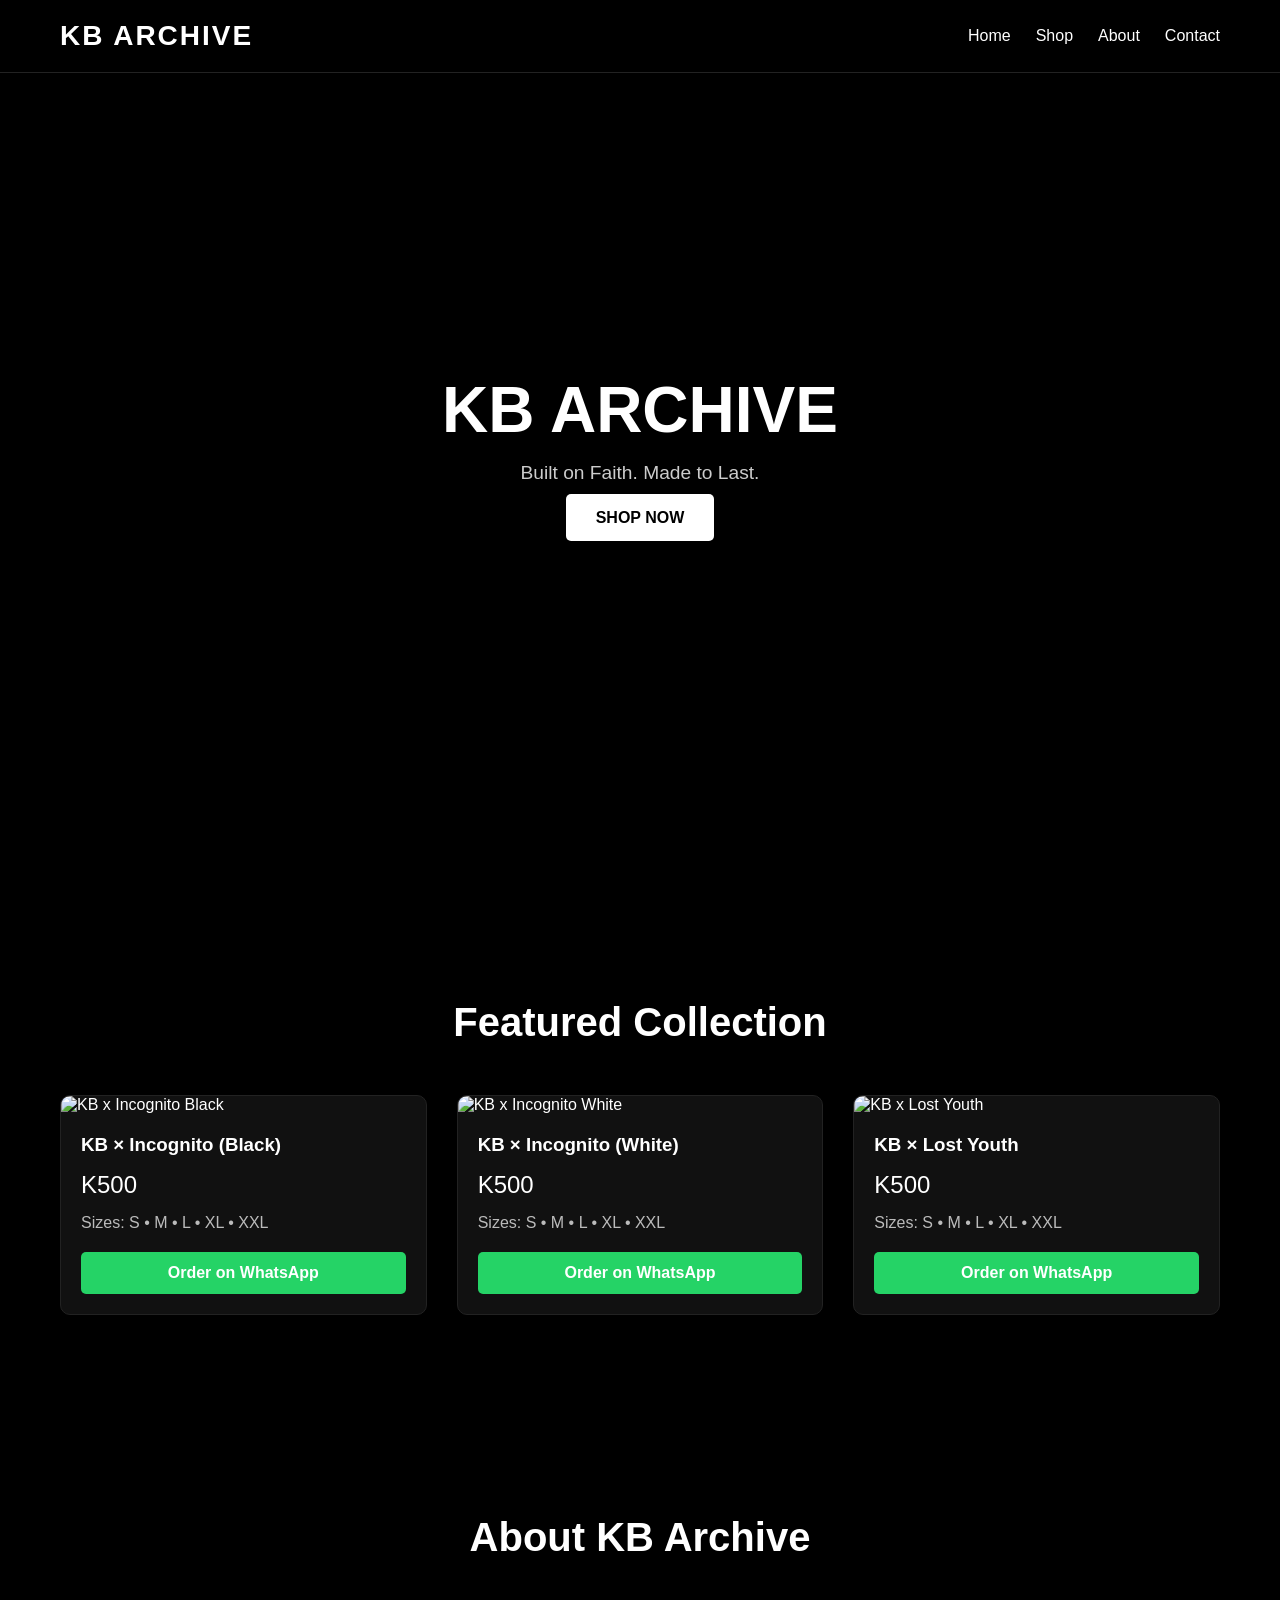
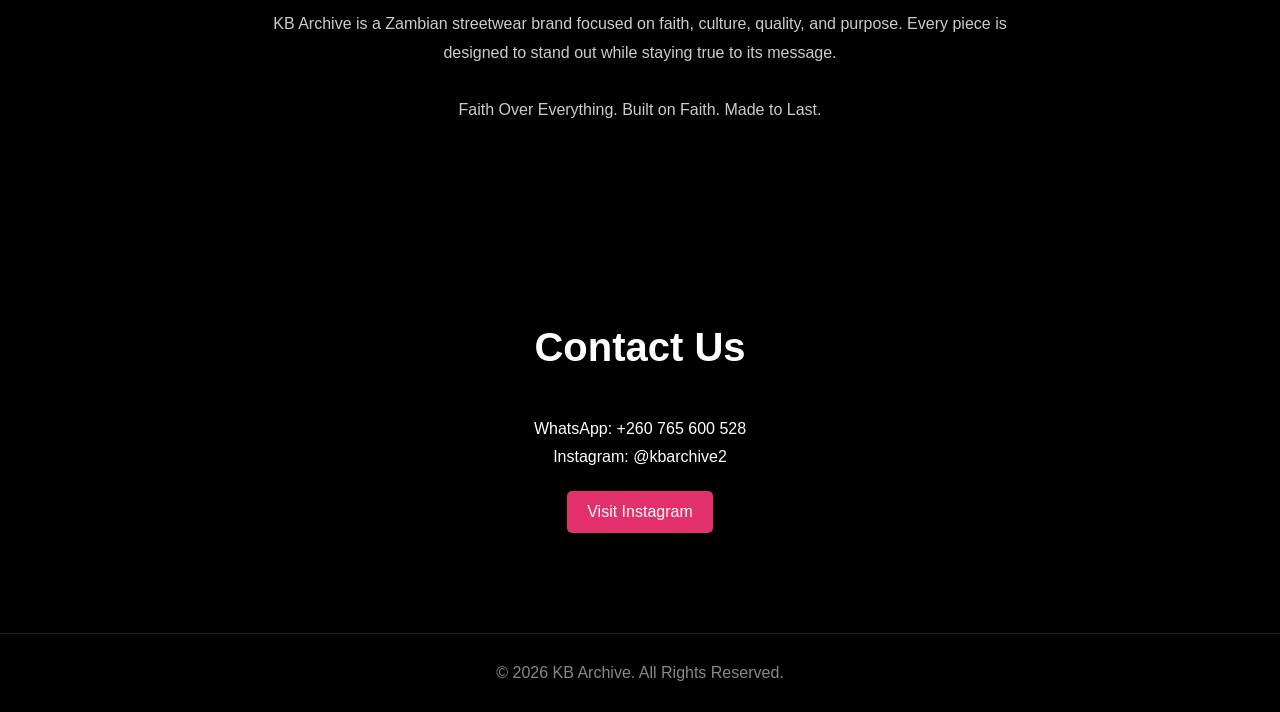
==== index.html @ b82ba372 "Initial commit: KB Archive website" ====
<!DOCTYPE html>
<html lang="en">
<head>
<meta charset="UTF-8">
<meta name="viewport" content="width=device-width, initial-scale=1.0">
<title>KB Archive | Built on Faith. Made to Last.</title>

<style>
*{
    margin:0;
    padding:0;
    box-sizing:border-box;
    font-family:Arial, Helvetica, sans-serif;
}

body{
    background:#000;
    color:#fff;
}

header{
    position:fixed;
    top:0;
    width:100%;
    background:#000;
    border-bottom:1px solid #222;
    z-index:1000;
}

nav{
    max-width:1200px;
    margin:auto;
    display:flex;
    justify-content:space-between;
    align-items:center;
    padding:20px;
}

.logo{
    font-size:28px;
    font-weight:bold;
    letter-spacing:2px;
}

nav ul{
    display:flex;
    list-style:none;
    gap:25px;
}

nav a{
    color:#fff;
    text-decoration:none;
}

.hero{
    height:100vh;
    display:flex;
    justify-content:center;
    align-items:center;
    text-align:center;
    padding:20px;
}

.hero-content h1{
    font-size:4rem;
    margin-bottom:15px;
}

.hero-content p{
    font-size:1.2rem;
    color:#ccc;
    margin-bottom:25px;
}

.btn{
    background:#fff;
    color:#000;
    padding:15px 30px;
    text-decoration:none;
    font-weight:bold;
    border-radius:5px;
}

.section{
    max-width:1200px;
    margin:auto;
    padding:100px 20px;
}

.section-title{
    text-align:center;
    font-size:2.5rem;
    margin-bottom:50px;
}

.products{
    display:grid;
    grid-template-columns:repeat(auto-fit,minmax(300px,1fr));
    gap:30px;
}

.card{
    background:#111;
    border:1px solid #222;
    border-radius:10px;
    overflow:hidden;
    transition:0.3s;
}

.card:hover{
    transform:translateY(-5px);
}

.card img{
    width:100%;
    height:400px;
    object-fit:cover;
}

.card-content{
    padding:20px;
}

.card h3{
    margin-bottom:10px;
}

.price{
    font-size:24px;
    margin:15px 0;
}

.sizes{
    margin-bottom:20px;
    color:#bbb;
}

.order-btn{
    display:block;
    text-align:center;
    background:#25D366;
    color:white;
    padding:12px;
    text-decoration:none;
    border-radius:5px;
    font-weight:bold;
}

.about{
    text-align:center;
    max-width:800px;
    margin:auto;
    line-height:1.8;
    color:#ccc;
}

.contact{
    text-align:center;
}

.contact p{
    margin:10px 0;
}

footer{
    border-top:1px solid #222;
    text-align:center;
    padding:30px;
    color:#888;
}

.instagram-btn{
    display:inline-block;
    margin-top:15px;
    padding:12px 20px;
    background:#E1306C;
    color:white;
    text-decoration:none;
    border-radius:5px;
}

@media(max-width:768px){

.hero-content h1{
    font-size:2.5rem;
}

nav{
    flex-direction:column;
    gap:15px;
}

nav ul{
    gap:15px;
}
}
</style>
</head>

<body>

<header>
<nav>
<div class="logo">KB ARCHIVE</div>

<ul>
<li><a href="#home">Home</a></li>
<li><a href="#shop">Shop</a></li>
<li><a href="#about">About</a></li>
<li><a href="#contact">Contact</a></li>
</ul>
</nav>
</header>

<section class="hero" id="home">
<div class="hero-content">
<h1>KB ARCHIVE</h1>
<p>Built on Faith. Made to Last.</p>
<a href="#shop" class="btn">SHOP NOW</a>
</div>
</section>

<section class="section" id="shop">
<h2 class="section-title">Featured Collection</h2>

<div class="products">

<div class="card">
<img src="black-incognito.jpg" alt="KB x Incognito Black">
<div class="card-content">
<h3>KB × Incognito (Black)</h3>
<p class="price">K500</p>
<p class="sizes">Sizes: S • M • L • XL • XXL</p>

<a class="order-btn"
href="https://wa.me/260765600528?text=Hello%20KB%20Archive,%20I%20would%20like%20to%20order%20the%20KB%20x%20Incognito%20Black%20T-shirt%20for%20K500.">
Order on WhatsApp
</a>

</div>
</div>

<div class="card">
<img src="white-incognito.jpg" alt="KB x Incognito White">
<div class="card-content">
<h3>KB × Incognito (White)</h3>
<p class="price">K500</p>
<p class="sizes">Sizes: S • M • L • XL • XXL</p>

<a class="order-btn"
href="https://wa.me/260765600528?text=Hello%20KB%20Archive,%20I%20would%20like%20to%20order%20the%20KB%20x%20Incognito%20White%20T-shirt%20for%20K500.">
Order on WhatsApp
</a>

</div>
</div>

<div class="card">
<img src="lost-youth.jpg" alt="KB x Lost Youth">
<div class="card-content">
<h3>KB × Lost Youth</h3>
<p class="price">K500</p>
<p class="sizes">Sizes: S • M • L • XL • XXL</p>

<a class="order-btn"
href="https://wa.me/260765600528?text=Hello%20KB%20Archive,%20I%20would%20like%20to%20order%20the%20KB%20x%20Lost%20Youth%20T-shirt%20for%20K500.">
Order on WhatsApp
</a>

</div>
</div>

</div>
</section>

<section class="section" id="about">
<h2 class="section-title">About KB Archive</h2>

<div class="about">
<p>
KB Archive is a Zambian streetwear brand focused on faith,
culture, quality, and purpose. Every piece is designed to
stand out while staying true to its message.
</p>

<br>

<p>
Faith Over Everything.
Built on Faith. Made to Last.
</p>
</div>
</section>

<section class="section" id="contact">
<h2 class="section-title">Contact Us</h2>

<div class="contact">
<p>WhatsApp: +260 765 600 528</p>

<p>Instagram: @kbarchive2</p>

<a
class="instagram-btn"
href="https://www.instagram.com/kbarchive2"
target="_blank">
Visit Instagram
</a>

</div>
</section>

<footer>
<p>© 2026 KB Archive. All Rights Reserved.</p>
</footer>

</body>
</html>
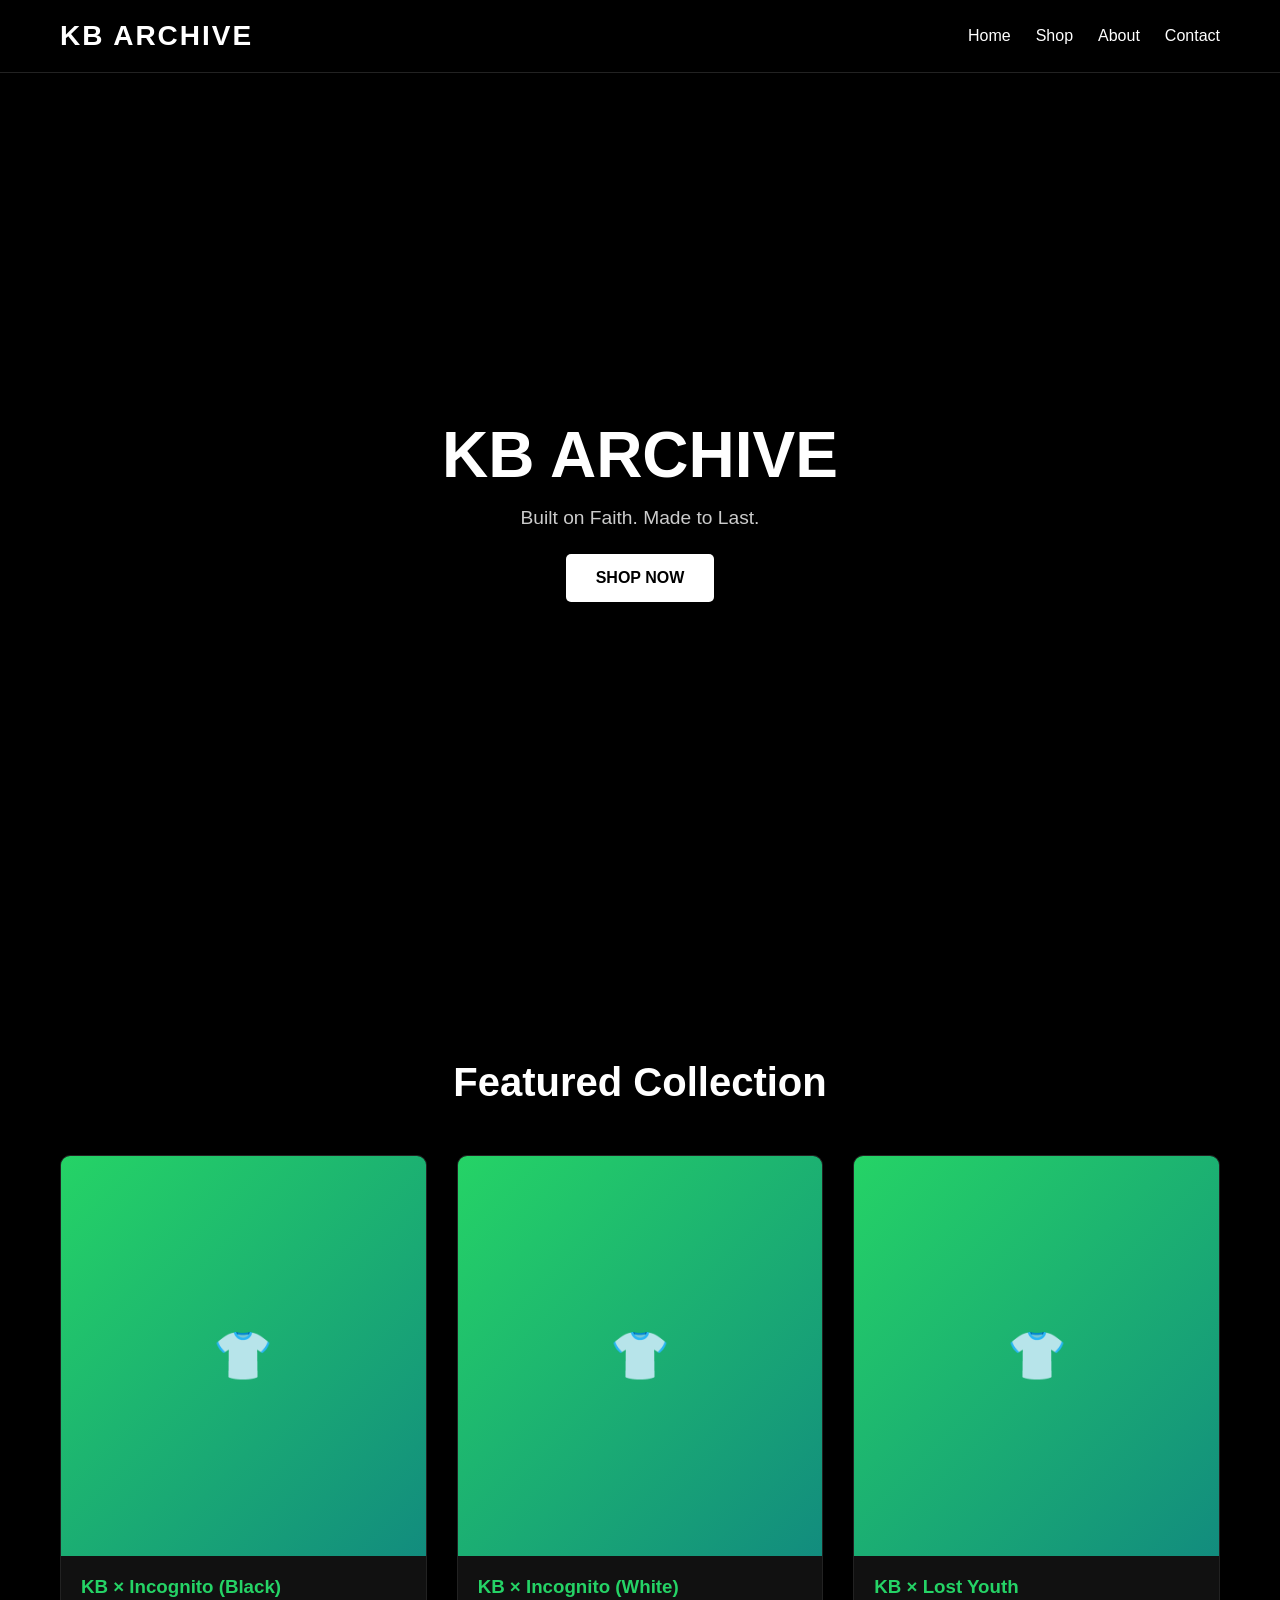
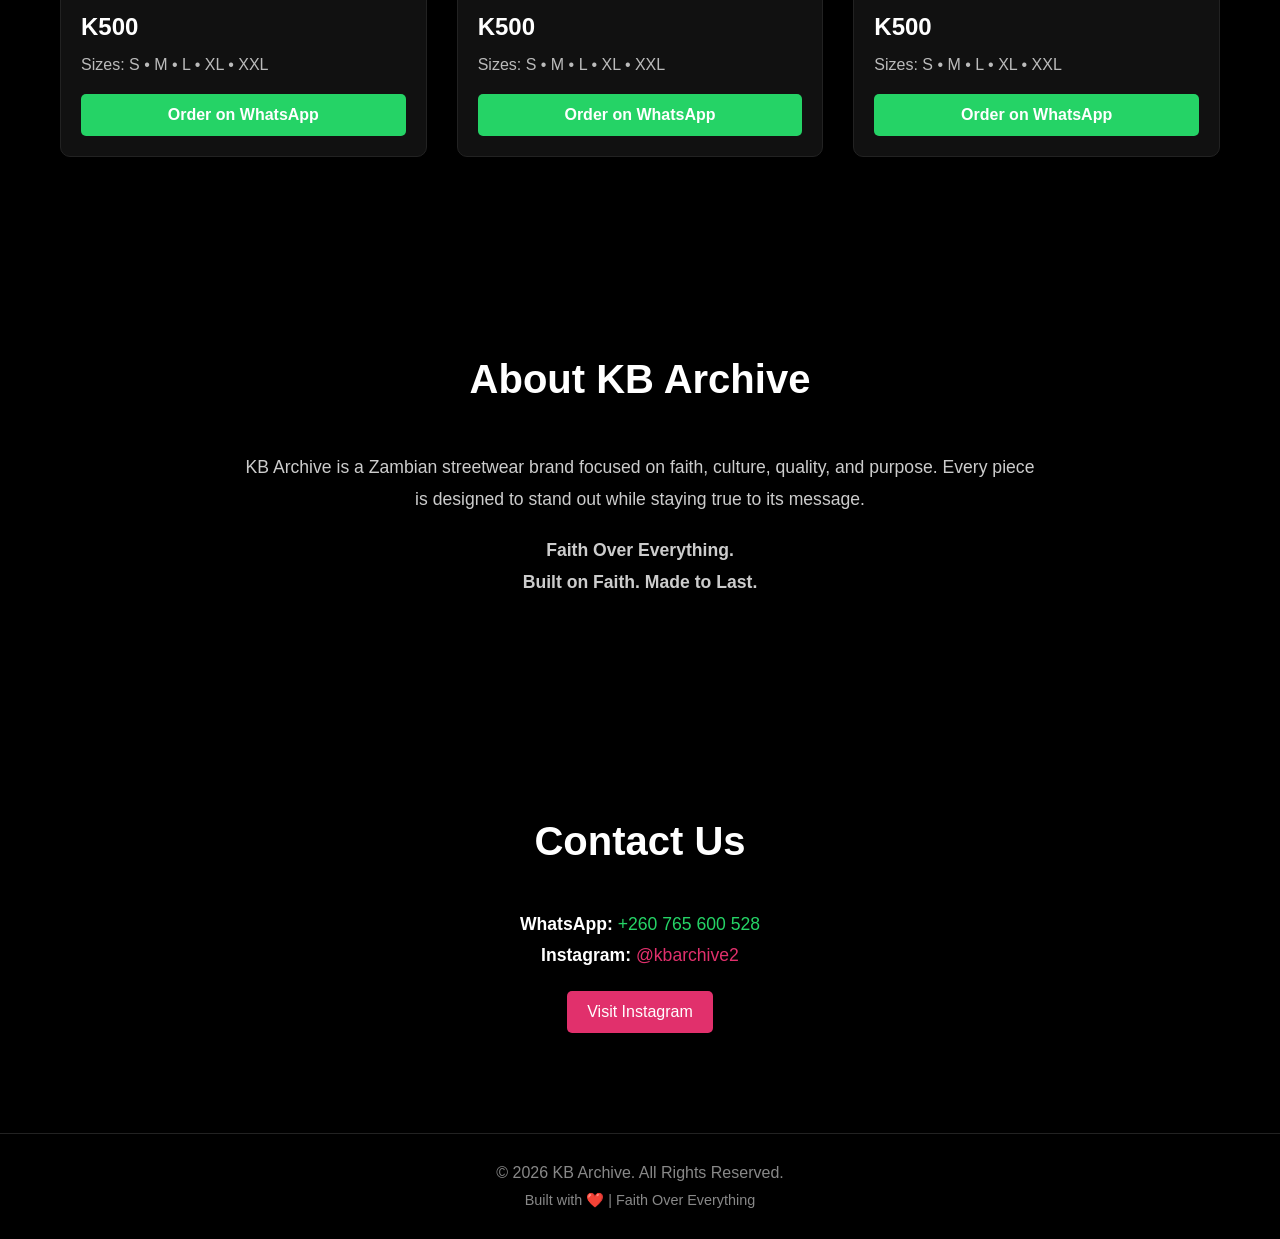
==== commit 706bdbb0: "Update KB Archive website - fully working standalone version" ====
--- a/index.html
+++ b/index.html
@@ -51,6 +51,11 @@
 nav a{
     color:#fff;
     text-decoration:none;
+    transition:color 0.3s;
+}
+
+nav a:hover{
+    color:#25D366;
 }
 
 .hero{
@@ -60,17 +65,20 @@
     align-items:center;
     text-align:center;
     padding:20px;
+    margin-top:60px;
 }
 
 .hero-content h1{
     font-size:4rem;
     margin-bottom:15px;
+    animation:fadeInDown 1s ease;
 }
 
 .hero-content p{
     font-size:1.2rem;
     color:#ccc;
     margin-bottom:25px;
+    animation:fadeInUp 1s ease 0.2s both;
 }
 
 .btn{
@@ -80,6 +88,37 @@
     text-decoration:none;
     font-weight:bold;
     border-radius:5px;
+    display:inline-block;
+    transition:all 0.3s;
+    animation:fadeInUp 1s ease 0.4s both;
+}
+
+.btn:hover{
+    background:#25D366;
+    color:#fff;
+    transform:scale(1.05);
+}
+
+@keyframes fadeInDown{
+    from{
+        opacity:0;
+        transform:translateY(-30px);
+    }
+    to{
+        opacity:1;
+        transform:translateY(0);
+    }
+}
+
+@keyframes fadeInUp{
+    from{
+        opacity:0;
+        transform:translateY(30px);
+    }
+    to{
+        opacity:1;
+        transform:translateY(0);
+    }
 }
 
 .section{
@@ -92,6 +131,7 @@
     text-align:center;
     font-size:2.5rem;
     margin-bottom:50px;
+    color:#fff;
 }
 
 .products{
@@ -106,16 +146,34 @@
     border-radius:10px;
     overflow:hidden;
     transition:0.3s;
+    animation:slideIn 0.6s ease;
+}
+
+@keyframes slideIn{
+    from{
+        opacity:0;
+        transform:translateY(20px);
+    }
+    to{
+        opacity:1;
+        transform:translateY(0);
+    }
 }
 
 .card:hover{
     transform:translateY(-5px);
-}
-
-.card img{
+    border-color:#25D366;
+    box-shadow:0 10px 30px rgba(37,211,102,0.2);
+}
+
+.card-image{
     width:100%;
     height:400px;
-    object-fit:cover;
+    background:linear-gradient(135deg, #25D366 0%, #128C7E 100%);
+    display:flex;
+    align-items:center;
+    justify-content:center;
+    font-size:3rem;
 }
 
 .card-content{
@@ -124,11 +182,14 @@
 
 .card h3{
     margin-bottom:10px;
+    color:#25D366;
 }
 
 .price{
     font-size:24px;
     margin:15px 0;
+    color:#fff;
+    font-weight:bold;
 }
 
 .sizes{
@@ -145,6 +206,13 @@
     text-decoration:none;
     border-radius:5px;
     font-weight:bold;
+    transition:all 0.3s;
+}
+
+.order-btn:hover{
+    background:#20ba58;
+    transform:translateY(-2px);
+    box-shadow:0 5px 15px rgba(37,211,102,0.3);
 }
 
 .about{
@@ -155,12 +223,18 @@
     color:#ccc;
 }
 
+.about p{
+    margin-bottom:20px;
+    font-size:1.1rem;
+}
+
 .contact{
     text-align:center;
 }
 
 .contact p{
     margin:10px 0;
+    font-size:1.1rem;
 }
 
 footer{
@@ -178,6 +252,12 @@
     color:white;
     text-decoration:none;
     border-radius:5px;
+    transition:all 0.3s;
+}
+
+.instagram-btn:hover{
+    background:#c2185b;
+    transform:scale(1.05);
 }
 
 @media(max-width:768px){
@@ -193,7 +273,18 @@
 
 nav ul{
     gap:15px;
-}
+    flex-direction:column;
+    text-align:center;
+}
+
+.section{
+    padding:50px 20px;
+}
+
+.section-title{
+    font-size:2rem;
+}
+
 }
 </style>
 </head>
@@ -227,7 +318,7 @@
 <div class="products">
 
 <div class="card">
-<img src="black-incognito.jpg" alt="KB x Incognito Black">
+<div class="card-image">👕</div>
 <div class="card-content">
 <h3>KB × Incognito (Black)</h3>
 <p class="price">K500</p>
@@ -242,7 +333,7 @@
 </div>
 
 <div class="card">
-<img src="white-incognito.jpg" alt="KB x Incognito White">
+<div class="card-image">👕</div>
 <div class="card-content">
 <h3>KB × Incognito (White)</h3>
 <p class="price">K500</p>
@@ -257,7 +348,7 @@
 </div>
 
 <div class="card">
-<img src="lost-youth.jpg" alt="KB x Lost Youth">
+<div class="card-image">👕</div>
 <div class="card-content">
 <h3>KB × Lost Youth</h3>
 <p class="price">K500</p>
@@ -284,11 +375,9 @@
 stand out while staying true to its message.
 </p>
 
-<br>
-
 <p>
-Faith Over Everything.
-Built on Faith. Made to Last.
+<strong>Faith Over Everything.</strong><br>
+<strong>Built on Faith. Made to Last.</strong>
 </p>
 </div>
 </section>
@@ -297,9 +386,9 @@
 <h2 class="section-title">Contact Us</h2>
 
 <div class="contact">
-<p>WhatsApp: +260 765 600 528</p>
-
-<p>Instagram: @kbarchive2</p>
+<p><strong>WhatsApp:</strong> <a href="https://wa.me/260765600528" style="color:#25D366;text-decoration:none;">+260 765 600 528</a></p>
+
+<p><strong>Instagram:</strong> <a href="https://www.instagram.com/kbarchive2" style="color:#E1306C;text-decoration:none;">@kbarchive2</a></p>
 
 <a
 class="instagram-btn"
@@ -313,7 +402,34 @@
 
 <footer>
 <p>© 2026 KB Archive. All Rights Reserved.</p>
+<p style="margin-top:10px;font-size:0.9rem;">Built with ❤️ | Faith Over Everything</p>
 </footer>
+
+<script>
+// Smooth scrolling
+document.querySelectorAll('a[href^="#"]').forEach(anchor => {
+    anchor.addEventListener('click', function (e) {
+        e.preventDefault();
+        const target = document.querySelector(this.getAttribute('href'));
+        if (target) {
+            target.scrollIntoView({
+                behavior: 'smooth',
+                block: 'start'
+            });
+        }
+    });
+});
+
+// Add scroll effect to navbar
+window.addEventListener('scroll', function() {
+    const header = document.querySelector('header');
+    if (window.scrollY > 100) {
+        header.style.background = 'rgba(0,0,0,0.95)';
+    } else {
+        header.style.background = '#000';
+    }
+});
+</script>
 
 </body>
 </html>
